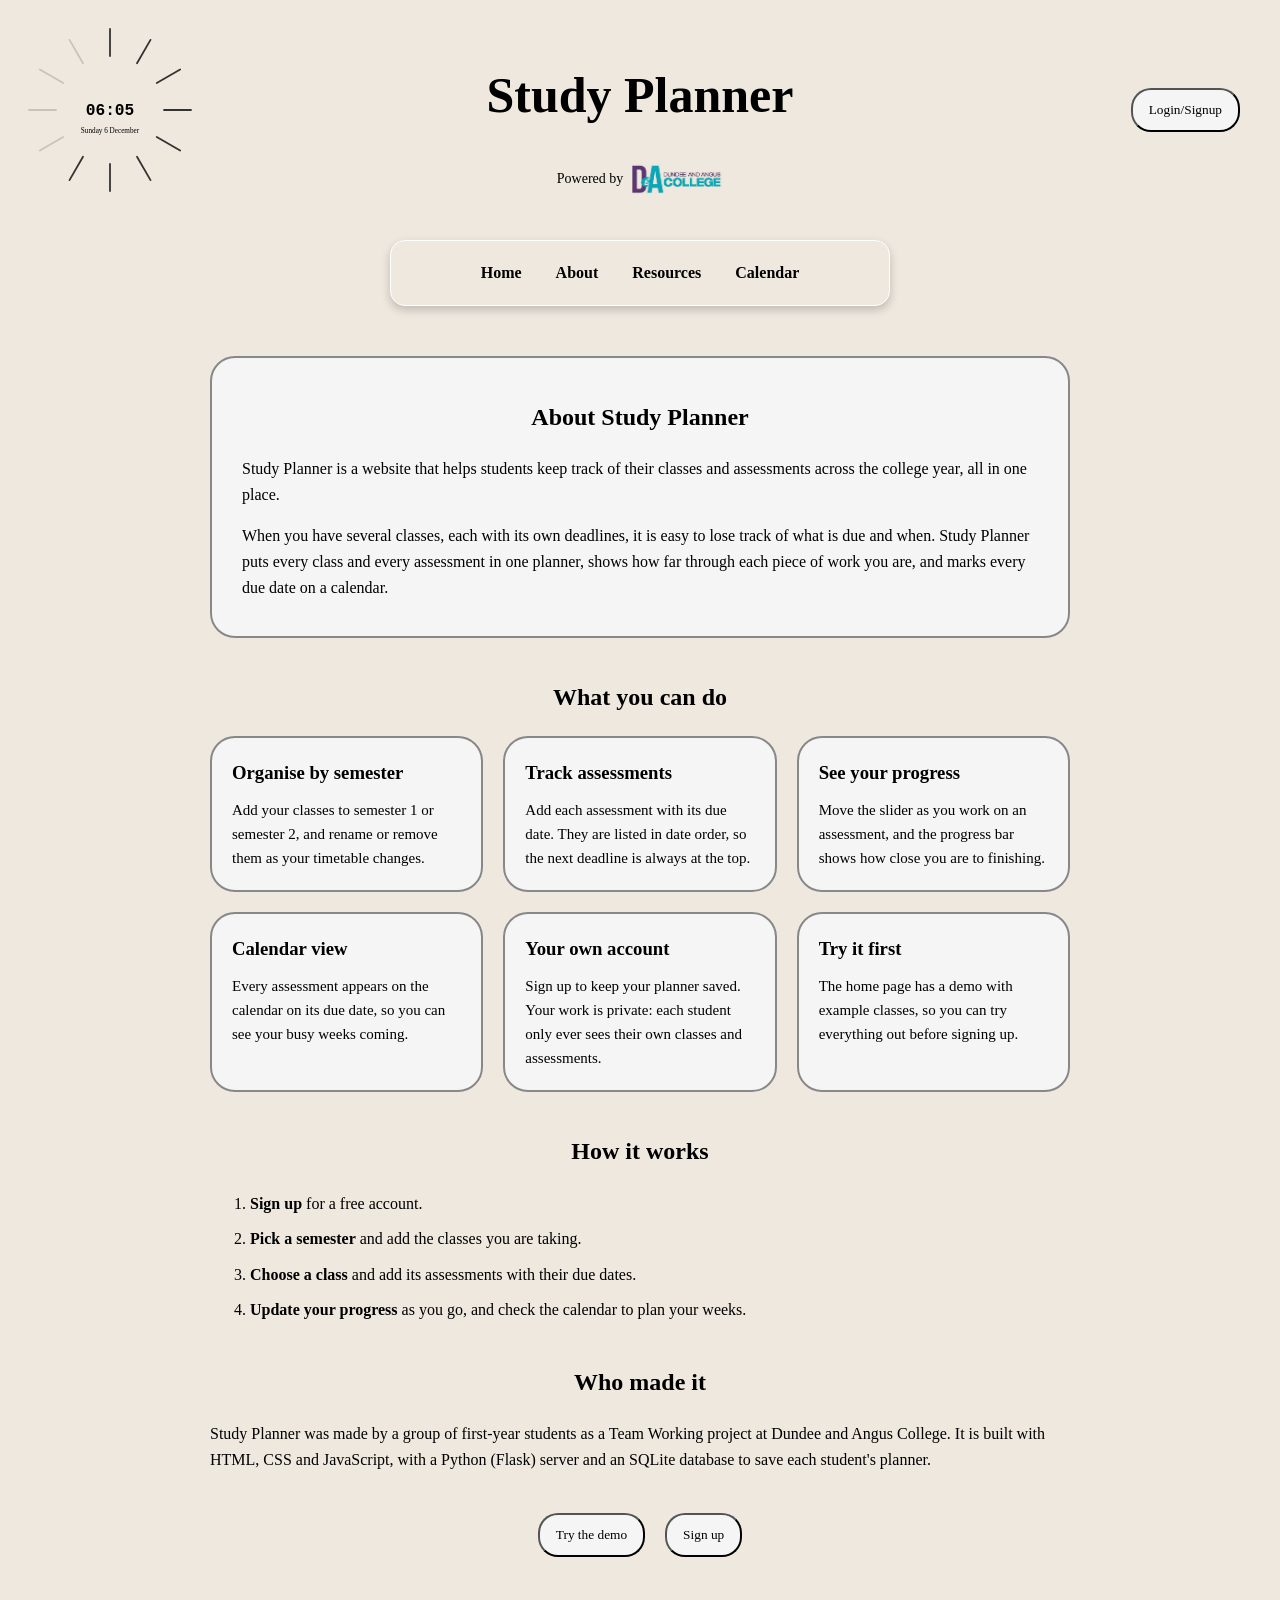
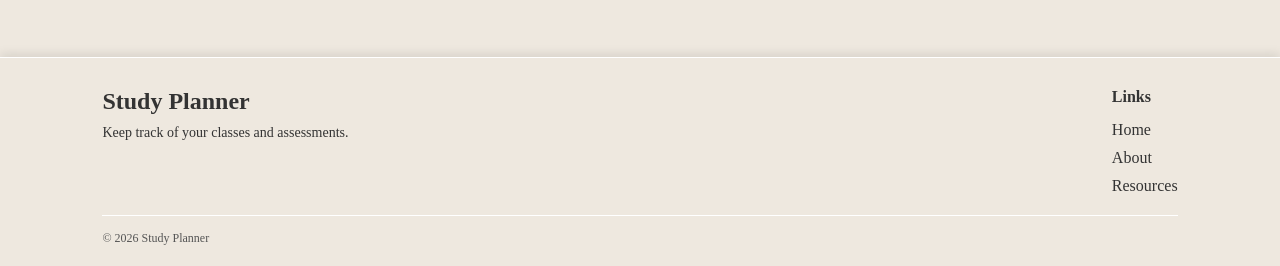
==== frontend/about.html @ c8186363 "updates" ====
<!DOCTYPE html>
<html lang="en">
<head>
    <meta charset="UTF-8">
    <meta name="viewport" content="width=device-width, initial-scale=1.0">
    <link rel="stylesheet" href="css/style.css">
    <title>About - Study Planner</title>
</head>
<body>
    <header>
        <div class="clock">
            <a href="index.html" aria-label="Study Planner home">
                <!-- Logo redrawn as SVG: the time replaces "STUDY", the date replaces "Planner" -->
                <svg class="clock-logo" viewBox="0 0 400 400" role="img">
                    <g class="rays">
                        <line x1="200" y1="20" x2="200" y2="80" transform="rotate(0 200 200)" />
                        <line x1="200" y1="20" x2="200" y2="80" transform="rotate(30 200 200)" />
                        <line x1="200" y1="20" x2="200" y2="80" transform="rotate(60 200 200)" />
                        <line x1="200" y1="20" x2="200" y2="80" transform="rotate(90 200 200)" />
                        <line x1="200" y1="20" x2="200" y2="80" transform="rotate(120 200 200)" />
                        <line x1="200" y1="20" x2="200" y2="80" transform="rotate(150 200 200)" />
                        <line x1="200" y1="20" x2="200" y2="80" transform="rotate(180 200 200)" />
                        <line x1="200" y1="20" x2="200" y2="80" transform="rotate(210 200 200)" />
                        <line x1="200" y1="20" x2="200" y2="80" transform="rotate(240 200 200)" />
                        <line x1="200" y1="20" x2="200" y2="80" transform="rotate(270 200 200)" />
                        <line x1="200" y1="20" x2="200" y2="80" transform="rotate(300 200 200)" />
                        <line x1="200" y1="20" x2="200" y2="80" transform="rotate(330 200 200)" />
                    </g>
                    <text id="time" x="200" y="210" text-anchor="middle">16:48</text>
                    <text id="date" x="200" y="250" text-anchor="middle">Wednesday, 23 September</text>
                </svg>
            </a>
        </div>
        <div class="site-title">
            <h2>Study Planner</h2>
            <p class="made-by">
                Powered by
                <img src="images/DA-logo.png" alt="Dundee and Angus College">
            </p>
        </div>
        <a href="login.html">
            <button>Login/Signup</button>
        </a>
    </header>
    <nav class="main-nav">
        <a href="home.html">Home</a>
        <a href="about.html">About</a>
        <a href="resources.html">Resources</a>
        <a href="calendar.html">Calendar</a>
    </nav>
    <main class="about-page">
        <section class="about-intro">
            <h1>About Study Planner</h1>
            <p>
                Study Planner is a website that helps students keep track of their classes and
                assessments across the college year, all in one place.
            </p>
            <p>
                When you have several classes, each with its own deadlines, it is easy to lose track
                of what is due and when. Study Planner puts every class and every assessment in one
                planner, shows how far through each piece of work you are, and marks every due date
                on a calendar.
            </p>
        </section>

        <section>
            <h2>What you can do</h2>
            <div class="about-grid">
                <div class="about-card">
                    <h3>Organise by semester</h3>
                    <p>Add your classes to semester 1 or semester 2, and rename or remove them as your timetable changes.</p>
                </div>
                <div class="about-card">
                    <h3>Track assessments</h3>
                    <p>Add each assessment with its due date. They are listed in date order, so the next deadline is always at the top.</p>
                </div>
                <div class="about-card">
                    <h3>See your progress</h3>
                    <p>Move the slider as you work on an assessment, and the progress bar shows how close you are to finishing.</p>
                </div>
                <div class="about-card">
                    <h3>Calendar view</h3>
                    <p>Every assessment appears on the calendar on its due date, so you can see your busy weeks coming.</p>
                </div>
                <div class="about-card">
                    <h3>Your own account</h3>
                    <p>Sign up to keep your planner saved. Your work is private: each student only ever sees their own classes and assessments.</p>
                </div>
                <div class="about-card">
                    <h3>Try it first</h3>
                    <p>The home page has a demo with example classes, so you can try everything out before signing up.</p>
                </div>
            </div>
        </section>

        <section>
            <h2>How it works</h2>
            <ol class="about-steps">
                <li><strong>Sign up</strong> for a free account.</li>
                <li><strong>Pick a semester</strong> and add the classes you are taking.</li>
                <li><strong>Choose a class</strong> and add its assessments with their due dates.</li>
                <li><strong>Update your progress</strong> as you go, and check the calendar to plan your weeks.</li>
            </ol>
        </section>

        <section>
            <h2>Who made it</h2>
            <p>
                Study Planner was made by a group of first-year students as a Team Working project
                at Dundee and Angus College. It is built with HTML, CSS and JavaScript, with a Python
                (Flask) server and an SQLite database to save each student's planner.
            </p>
        </section>

        <div class="about-actions">
            <a href="index.html"><button>Try the demo</button></a>
            <a href="signup.html"><button>Sign up</button></a>
        </div>
    </main>
    <footer class="site-footer">
        <div class="footer-content">
            <div class="footer-brand">
                <h3>Study Planner</h3>
                <p>Keep track of your classes and assessments.</p>
            </div>
            <div class="footer-links">
                <h4>Links</h4>
                <a href="index.html">Home</a>
                <a href="about.html">About</a>
                <a href="resources.html">Resources</a>
            </div>
        </div>
        <div class="footer-bottom">
            &copy; 2026 Study Planner
        </div>
    </footer>
    <script src="js/clock.js"></script>
</body>
</html>
---- frontend/css/style.css ----
* {
    box-sizing: border-box;
    font-family: Georgia, serif;
}

body {
    margin: 0;
    background-color: #eee8df;
}

/* =========================
   HEADER
========================= */

header {
    display: grid;
    grid-template-columns: 1fr auto 1fr;
    align-items: center;
    padding: 20px;
    gap: 16px;
}

header h2 {
    padding: 40px;
    grid-column: 2;
    grid-row: 1;
    justify-self: center;
    margin: 0;
    text-align: center;
    font-size: 50px;
}
.site-title {
    grid-column: 2;
    grid-row: 1;
    justify-self: center;
    text-align: center;
}
.made-by {
    display: flex;
    align-items: center;
    justify-content: center;
    gap: 8px;
    margin: 0;
    font-size: 14px;
}
.made-by img {
    height: 30px;
    width: auto;
    mix-blend-mode: multiply;
}
header > a,
header > button,
header > .user-area {
    padding: 20px;
    grid-column: 3;
    grid-row: 1;
    justify-self: end;
}
.user-area {
    display: flex;
    align-items: center;
    gap: 10px;
}

/* =========================
   CLOCK
========================= */

header .clock {
    grid-column: 1;
    grid-row: 1;
    justify-self: start;
}

.clock-logo {
    display: block;
    width: 180px;
    height: 180px;
    overflow: visible;
}

.clock-logo .rays line {
    stroke: #333333;
    stroke-width: 4;
    stroke-linecap: round;
    opacity: 0.2;
    transition: opacity 0.3s;
}

/* clock.js adds "lit" to the rays as the seconds go by */
.clock-logo .rays line.lit {
    opacity: 1;
}

.clock-logo text {
    fill: #000000;
}

#time {
    font-family: monospace;
    font-size: 36px;
    font-weight: bold;
}

/* =========================
   NAV
========================= */

nav {
    display: flex;
    align-items: center;
    justify-content: center;
    gap: 6px;
}

/* the new nav bar: used once a <nav> has class="main-nav" */
.main-nav {
    display: flex;
    justify-content: center;
    gap: 6px;
    flex-wrap: wrap;
    margin: 20px auto 30px;
    padding: 15px;
    background: #eee8df;
    box-shadow: 0 4px 10px rgba(0, 0, 0, 0.2);
    border: 1px solid #fff;
    border-radius: 15px;
    max-width: 500px;
}

.main-nav a {
    color: #000000;
    text-decoration: none;
    font-weight: bold;
    padding: 8px 14px;
    border-radius: 10px;
}

.main-nav a:hover {
    text-decoration: none;
    background-color: rgba(255, 255, 255, 0.2);
    color: rgb(10, 10, 10);
    transform: scale(1.1);
    box-shadow: 0 4px 10px rgba(0, 0, 0, 0.2);
    backdrop-filter: blur(8px);
    -webkit-backdrop-filter: blur(8px);
    border: 1px solid rgba(255, 255, 255, 0.3);
}

/* =========================
   GENERAL BUTTONS
========================= */

button {
    background: #f5f5f5;
    border-radius: 20px;
    padding: 12px 16px;
    cursor: pointer;
    transition: 0.2s;
}

button:hover {
    transform: scale(1.03);
}

/* =========================
   MAIN
========================= */

main {
    max-width: 1200px;
    margin: 0 auto;
    padding: 20px;
}

/* =========================
   STUDY PLANNER
========================= */

.container {
    display: flex;
    gap: 20px;
    width: 100%;
    min-height: 500px;
}

/* shared heading style for the three columns */
.semester h2,
.classes h2,
.assessments h2 {
    text-align: center;
    margin: 10px 0 20px;
    padding: 12px;
}

/* =========================
   SEMESTER
========================= */

.semester {
    flex: 2;
    display: flex;
    flex-direction: column;
    background: #d3d2d2;
    border: 1px solid #ffff;
    border-radius: 10px;
    padding-bottom: 15px;
    box-shadow: 0 5px 15px rgba(0, 0, 0, 0.2);
}

.semester button {
    margin: 5px 10px;
}

.semester button:hover {
    transform: translateX(4px);
}

.semester button.selected {
    transform: translateX(5px);
    font-weight: 600;
    border-width: 2px;
    border-color: #c4bcb0;
}

/* =========================
   CLASSES
========================= */

.classes {
    flex: 3.5;
    display: flex;
    flex-direction: column;
    background: #c4d8e5;
    border: 1px solid #ffff;
    border-radius: 10px;
    padding-bottom: 15px;
    box-shadow: 0 5px 15px rgba(0, 0, 0, 0.2);
}

.class-list {
    display: flex;
    flex-direction: column;
}

/* each class is a row: the class name button, then Rename and Delete */
.class-row {
    display: flex;
    align-items: center;
    gap: 6px;
    margin: 5px 10px;
}

.class-row .class-button {
    flex: 1;
}

.class-row .class-button:hover {
    transform: translateX(4px);
}

.class-row .class-button.selected {
    transform: translateX(5px);
    font-weight: 600;
    border-width: 2px;
    border-color: #c4bcb0;
}

/* the small Rename / Edit / Delete buttons */
.small-button {
    padding: 6px 10px;
    font-size: 0.8rem;
}
/* confirm box */
.confirm-dialog {
    display: flex;
    align-items: center;
}
.confirm-dialog button {
    margin: 5px;
}
.confirm-dialog button:hover {
    transform: translateX(4px);
}
.confirm-dialog button.selected {
    transform: translateX(5px);

}
.confirm-dialog button.selected:hover {
    transform: translateX(5px);
}
.confirm-text {
    display: flex;
    flex-direction: column;
}
.confirm-cancel-button {
    display: flex;
    align-items: center;
}
.confirm-cancel-button:hover {
    transform: translateX(4px);
}
.confirm-ok-button {
    display: flex;
    align-items: center;
    justify-content: center;
}
/* =========================
   ASSESSMENTS
========================= */

.assessment-card {
    flex: 3.5;
    display: flex;
    min-width: 0;
    min-height: 0;
}

.assessments {
    width: 100%;
    height: 100%;
    min-height: 300px;
    display: flex;
    flex-direction: column;
    background: #f6d8d6;
    border: 1px solid #fff;
    border-radius: 10px;
    padding-bottom: 15px;
    box-shadow: 0 5px 15px rgba(0, 0, 0, 0.2);
}

/* individual assessment cards */
.assessment-item {
    border: 2px solid #888;
    border-radius: 25px;
    padding: 8px 12px;
    margin: 5px 10px;
    background: #f5f5f5;
    box-shadow: none;
    appearance: none;
    -webkit-appearance: none;
}

.assessment-item:hover {
    transform: translateX(4px);
}

.assessment-item h3 {
    margin: 0;
    text-align: center;
    font-size: 14px;
    font-weight: normal;
}

.assessment-item p {
    margin: 8px 0;
}

.assessment-actions {
    display: flex;
    gap: 6px;
    margin-top: 10px;
}

.empty-message {
    margin: 0 10px 15px;
    font-style: italic;
}

/* =========================
   PROGRESS BAR
========================= */

.progress-bar {
    width: 100%;
    height: 12px;
    background-color: lightgray;
    border-radius: 20px;
    overflow: hidden;
}

.progress {
    height: 100%;
    background-color: rgba(150, 250, 2, 0.9);
    border-radius: 20px;
}

/* the slider under the bar */
.progress-control {
    display: flex;
    align-items: center;
    gap: 8px;
    margin-top: 8px;
    font-size: 0.9rem;
}

.progress-control input[type="range"] {
    flex: 1;
}

/* =========================
   FORMS
========================= */

form {
    max-width: 700px;
    margin: 0 auto;
    background: linear-gradient(to bottom, #ffffff, #e8ecef);
    padding: 40px;
    border: 1px solid #ccc;
    border-radius: 20px;
    box-shadow: 0 5px 15px rgba(0, 0, 0, 0.2);
}

form label {
    display: block;
    margin-top: 15px;
    margin-bottom: 5px;
    font-weight: bold;
}

form input[type="text"],
form input[type="email"],
form input[type="number"],
form input[type="tel"],
form input[type="password"],
form select {
    width: 100%;
    padding: 12px;
    border: 1px solid #999;
    border-radius: 20px;
    font-size: 1rem;
    background: linear-gradient(to bottom, #ffffff, #e8ecef);
}

/* dropdowns get their own background; everything else comes from the rule above */
form select {
    background: linear-gradient(to right, white, #597faa50);
}

form button {
    width: 100%;
    margin-top: 25px;
    color: white;
    border: none;
    background: #8db4d6;
}

form button:hover {
    transform: scale(1.03);
}

/* the smaller "Add class" / "Add assessment" forms inside the planner.
   These come after the login form rules above, so they win where they differ. */
.add-form {
    max-width: none;
    margin: 10px;
    padding: 15px 20px;
    border-radius: 15px;
    box-shadow: none;
}

.add-form h3 {
    margin: 0 0 5px;
}

.add-form label {
    margin-top: 10px;
}

.add-form input[type="text"],
.add-form input[type="date"] {
    width: 100%;
    padding: 8px 12px;
    border: 1px solid #999;
    border-radius: 20px;
    font-size: 1rem;
}

.add-form button {
    margin-top: 15px;
    padding: 10px 16px;
}

/* error messages under a form, such as "Pick a semester first" */
.form-message {
    margin: 8px 0 0;
    color: #a12622;
}

.form-message:empty {
    display: none;
}

/* the banner on the public demo page */
.demo-notice {
    margin: 0 0 20px;
    padding: 12px 16px;
    text-align: center;
    background: #ffffff;
    border-radius: 15px;
}

/* =========================
   FOCUS
========================= */

input:focus,
select:focus,
button:focus {
    outline: 3px solid #ffff;
    outline-offset: 2px;
}
/* =========================
   RESOURCES
========================= */

.resources-title {
    text-align: center;
    margin: 10px 0 20px;
}

.resource-grid {
    display: grid;
    grid-template-columns: repeat(auto-fill, minmax(250px, 1fr));
    gap: 20px;
}

.resource-card {
    flex-direction: column;
    justify-content: flex-start;
    display: flex;
    align-items: center;
    min-height: 100px;
    padding: 20px;
    border: 2px solid #888;
    border-radius: 25px;
    background: #f5f5f5;
    color: #000000;
    font-weight: bold;
    text-align: center;
    text-decoration: none;
    transition: 0.2s;
}

.resource-card:hover {
    transform: scale(1.03);
    box-shadow: 0 4px 10px rgba(0, 0, 0, 0.2);
}
.resource-card h3 {
    margin: 0 0 10px;
}

.resource-card p {
    margin: 0;
    font-weight: normal;
    font-size: 15px;
    line-height: 1.4;
}

/* =========================
   ABOUT
========================= */

.about-page {
    max-width: 900px;
    line-height: 1.6;
}

.about-page section {
    margin-bottom: 40px;
}

.about-page h1,
.about-page h2 {
    text-align: center;
}

.about-intro {
    padding: 20px 30px;
    background: #f5f5f5;
    border: 2px solid #888;
    border-radius: 25px;
}

.about-grid {
    display: grid;
    grid-template-columns: repeat(auto-fill, minmax(250px, 1fr));
    gap: 20px;
}

.about-card {
    padding: 20px;
    border: 2px solid #888;
    border-radius: 25px;
    background: #f5f5f5;
}

.about-card h3 {
    margin: 0 0 10px;
}

.about-card p {
    margin: 0;
    font-size: 15px;
}

.about-steps li {
    margin-bottom: 10px;
}

.about-actions {
    display: flex;
    justify-content: center;
    gap: 20px;
    margin-bottom: 40px;
}

/* =========================
   FOOTER
   (used once the <footer> has class="site-footer")
========================= */

.site-footer {
    margin-top: 40px;
    padding: 30px 8% 20px;
    background: #eee8df;
    color: #333;
    border-top: 1px solid #fff;
    box-shadow: 0 -3px 10px rgba(0, 0, 0, 0.1);
}

.footer-content {
    display: flex;
    justify-content: space-between;
    gap: 30px;
    padding-bottom: 20px;
}

.footer-brand h3 {
    margin: 0 0 10px;
    font-size: 24px;
}

.footer-brand p {
    margin: 0;
    font-size: 14px;
}

.footer-links {
    display: flex;
    flex-direction: column;
    gap: 10px;
}

.footer-links h4 {
    margin: 0 0 5px;
}

.footer-links a {
    color: #333;
    text-decoration: none;
}

.footer-links a:hover {
    color: #597faa;
    text-decoration: underline;
}

.footer-bottom {
    border-top: 1px solid #fff;
    padding-top: 15px;
    font-size: 12px;
    color: #555;
}

@media (max-width: 600px) {
    .footer-content {
        flex-direction: column;
    }
}

/* =========================
   MOBILE
========================= */

@media (max-width: 700px) {
    header {
        padding: 10px;
    }

    .container {
        flex-direction: column;
    }

    .semester,
    .classes,
    .assessment-card {
        width: 100%;
    }

    form {
        padding: 25px 15px;
    }
}
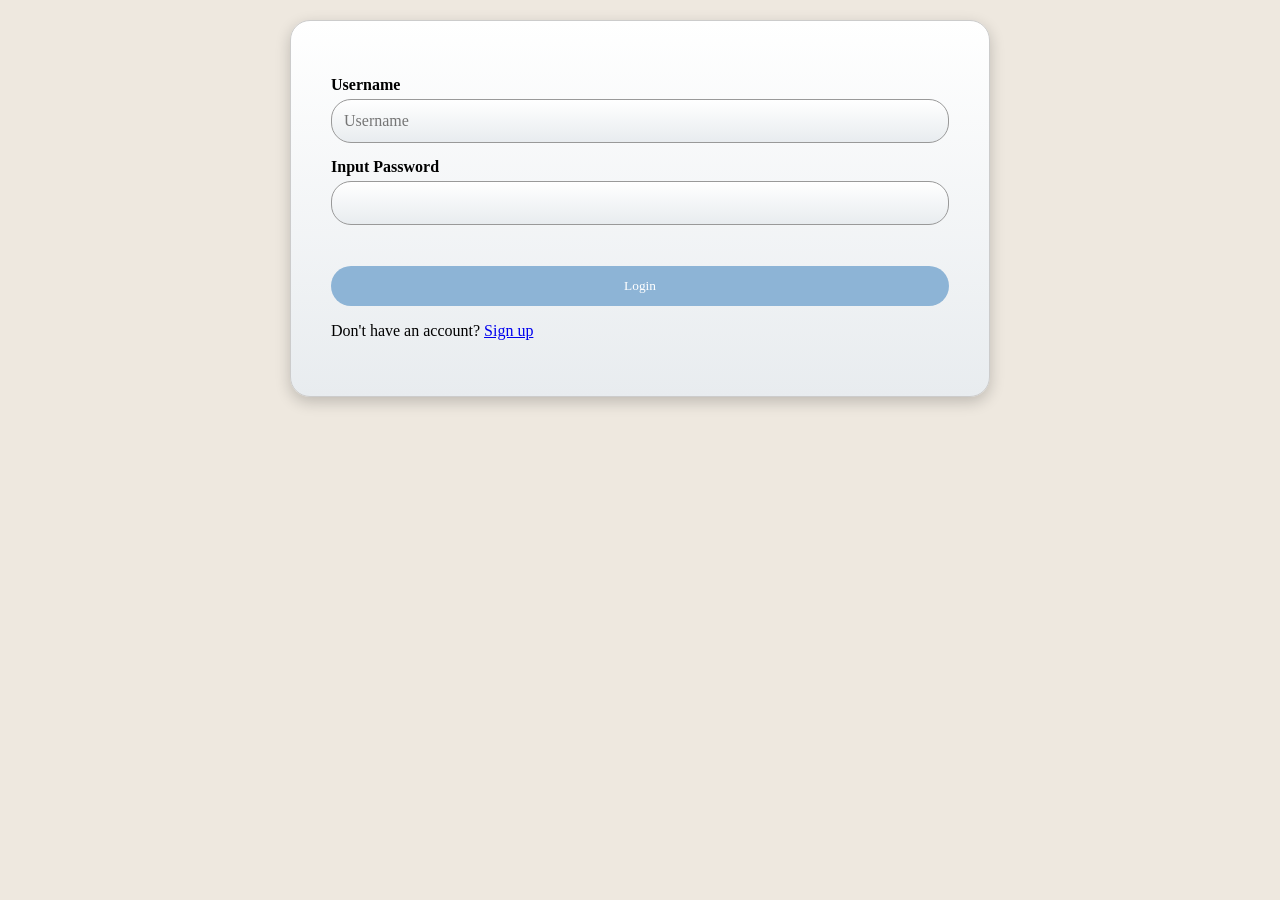
==== commit 713d7857: "updates" ====
--- a/frontend/about.html
+++ b/frontend/about.html
@@ -38,9 +38,10 @@
                 <img src="images/DA-logo.png" alt="Dundee and Angus College">
             </p>
         </div>
-        <a href="login.html">
-            <button>Login/Signup</button>
-        </a>
+        <div class="user-area">
+            <span id="username-display"></span>
+            <button id="logout-button">Log out</button>
+        </div>
     </header>
     <nav class="main-nav">
         <a href="home.html">Home</a>
@@ -135,5 +136,6 @@
         </div>
     </footer>
     <script src="js/clock.js"></script>
+    <script src="js/auth.js"></script>
 </body>
 </html>
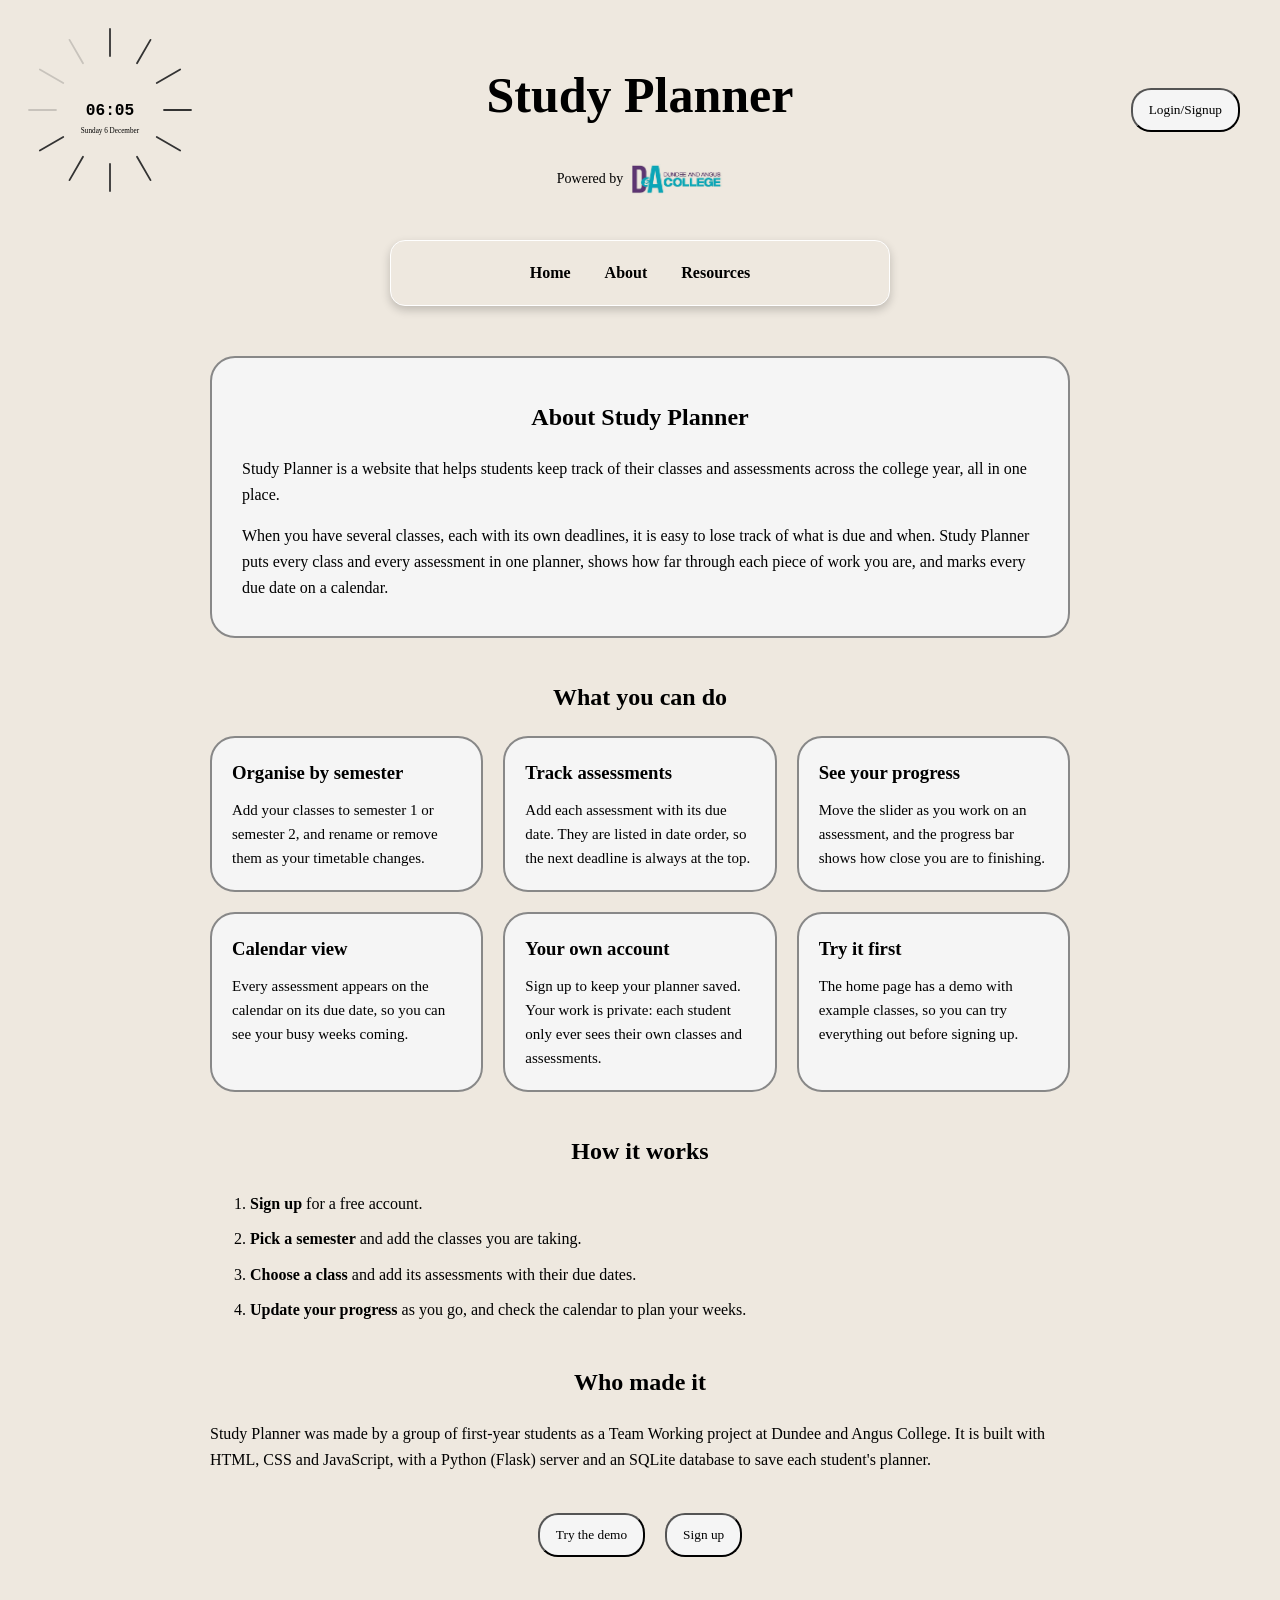
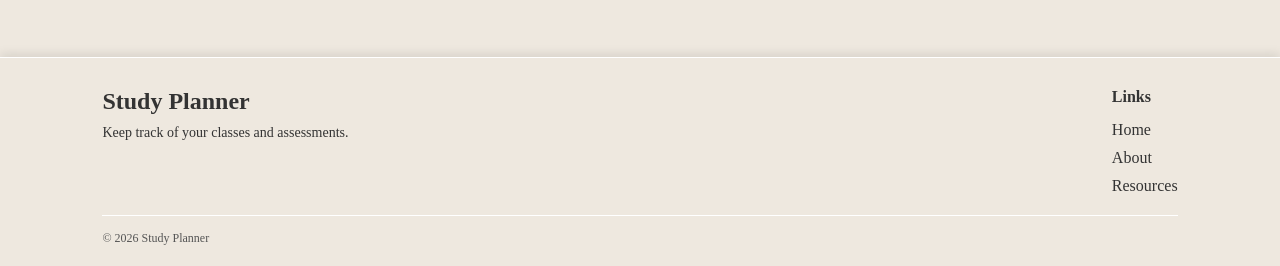
==== commit 44b25944: "Open About and Resources to everyone, Home link goes to planner when signed in" ====
--- a/frontend/about.html
+++ b/frontend/about.html
@@ -44,10 +44,9 @@
         </div>
     </header>
     <nav class="main-nav">
-        <a href="home.html">Home</a>
+        <a href="index.html">Home</a>
         <a href="about.html">About</a>
         <a href="resources.html">Resources</a>
-        <a href="calendar.html">Calendar</a>
     </nav>
     <main class="about-page">
         <section class="about-intro">
--- a/frontend/css/style.css
+++ b/frontend/css/style.css
@@ -557,6 +557,19 @@
     font-size: 15px;
     line-height: 1.4;
 }
+.study-tips {
+    max-width: 900px;
+    margin: 0 auto 40px;
+    padding: 20px 30px;
+    background: #f5f5f5;
+    border: 2px solid #888;
+    border-radius: 25px;
+    line-height: 1.6;
+}
+
+.study-tips li {
+    margin-bottom: 10px;
+}
 
 /* =========================
    ABOUT
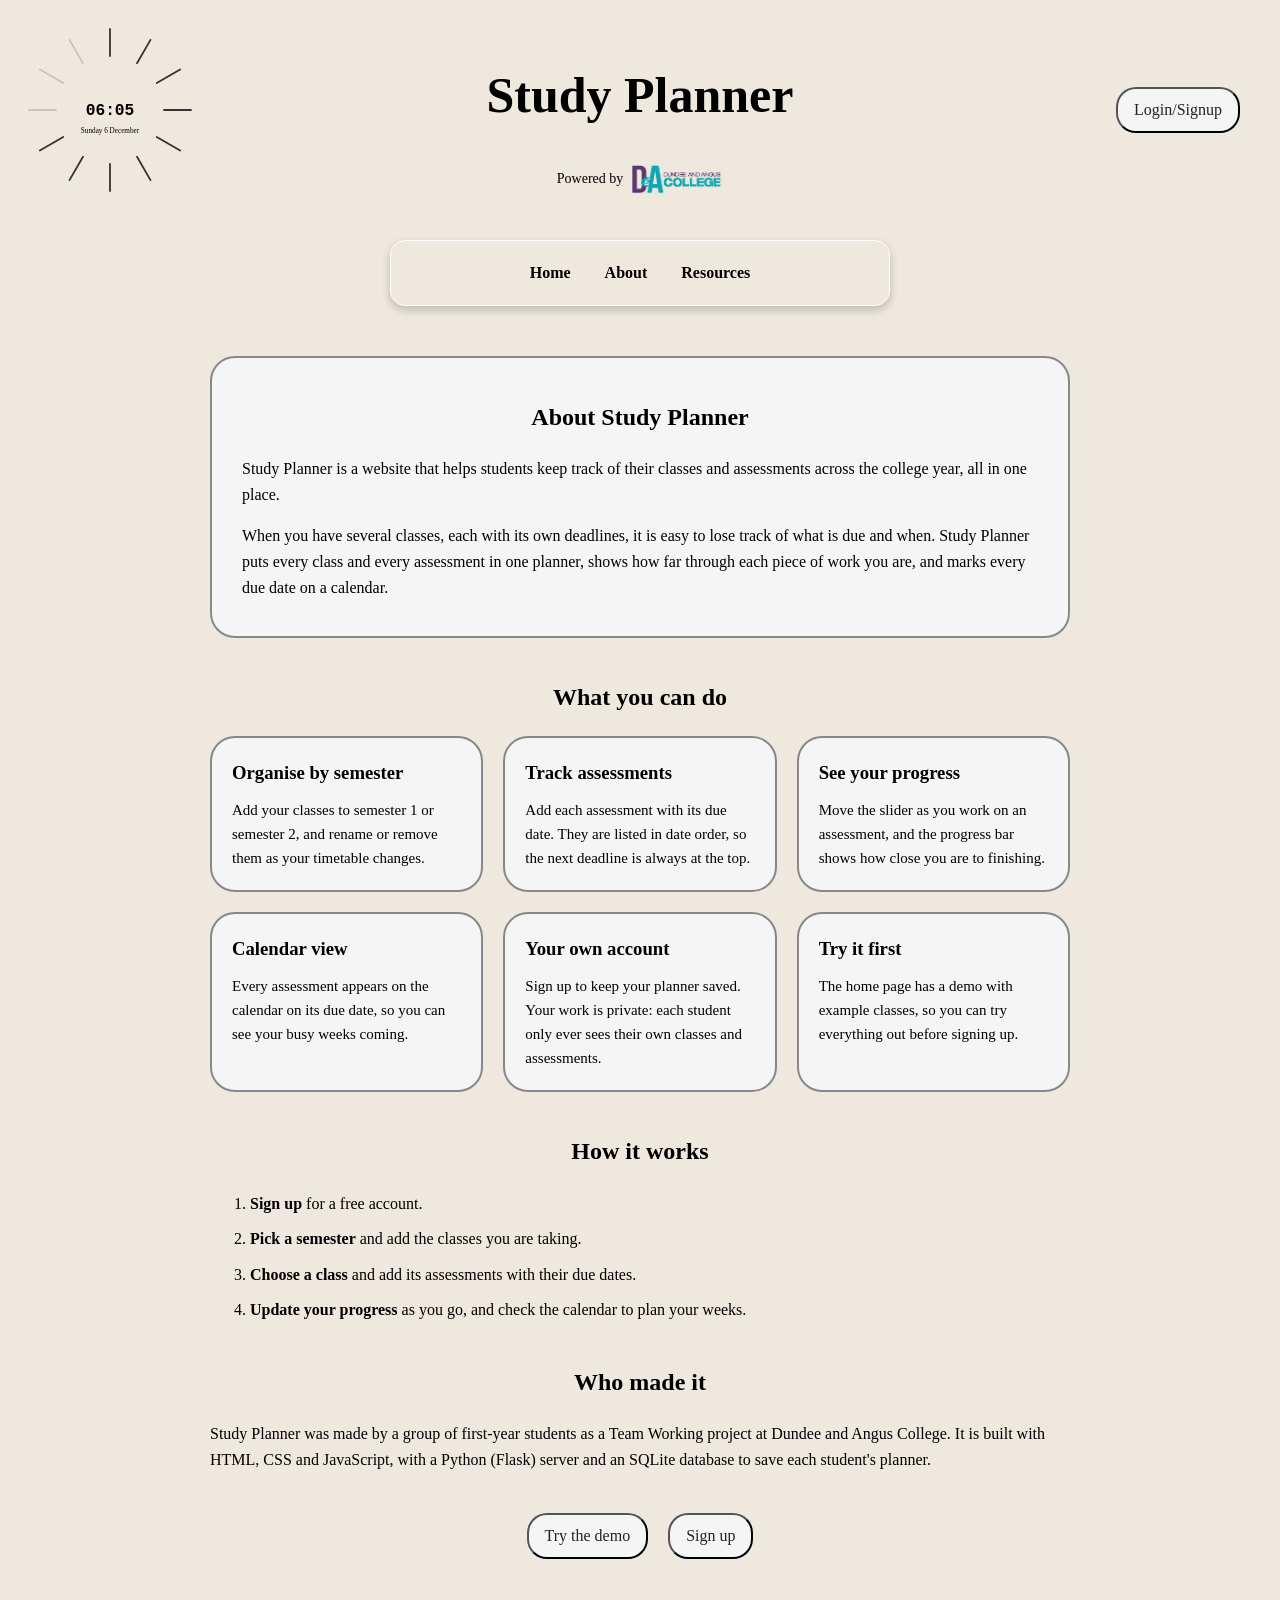
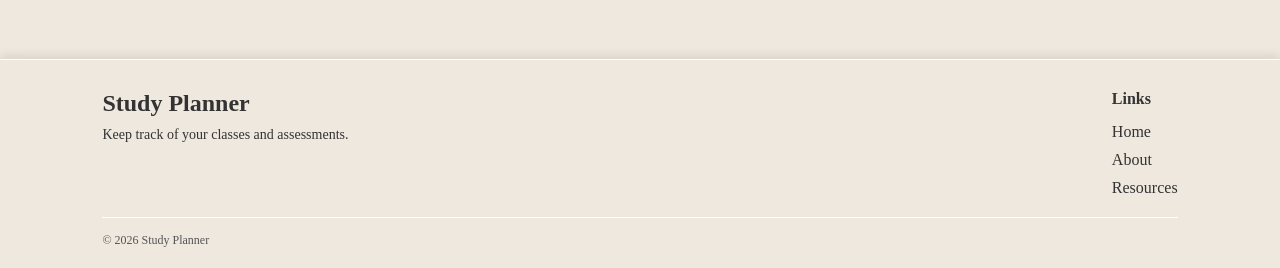
==== commit a2554975: "favicon logo design" ====
--- a/frontend/about.html
+++ b/frontend/about.html
@@ -3,6 +3,7 @@
 <head>
     <meta charset="UTF-8">
     <meta name="viewport" content="width=device-width, initial-scale=1.0">
+    <link rel="icon" type="image/png" href="images/favicon.svg">
     <link rel="stylesheet" href="css/style.css">
     <title>About - Study Planner</title>
 </head>
--- a/frontend/css/style.css
+++ b/frontend/css/style.css
@@ -6,6 +6,8 @@
 body {
     margin: 0;
     background-color: #eee8df;
+    -webkit-text-size-adjust: 100%;
+    text-size-adjust: 100%;
 }
 
 /* =========================
@@ -157,6 +159,8 @@
     padding: 12px 16px;
     cursor: pointer;
     transition: 0.2s;
+    color: #222;
+    font-size: 1rem;
 }
 
 button:hover {
@@ -476,7 +480,16 @@
     border-radius: 20px;
     font-size: 1rem;
 }
-
+.add-form input[type="date"] {
+    -webkit-appearance: none;
+    appearance: none;
+    display: block;
+    min-width: 0;
+    min-height: 40px;
+    background: linear-gradient(to bottom, #ffffff, #e8ecef);
+    color: #222;
+    text-align: left;
+}
 .add-form button {
     margin-top: 15px;
     padding: 10px 16px;
@@ -698,8 +711,50 @@
 ========================= */
 
 @media (max-width: 700px) {
+    .main-nav {
+        max-width: none;
+        margin: 10px 20px 30px;
+        justify-content: space-between;
+    }
     header {
         padding: 10px;
+        grid-template-columns: 1fr 1fr;
+        row-gap: 0;
+    }
+
+    /* row 1, left: the clock */
+    header .clock {
+        grid-column: 1;
+        grid-row: 1;
+        justify-self: start;
+    }
+
+    /* row 1, right: Login/Signup or Log out */
+    header > a,
+    header > button,
+    header > .user-area {
+        grid-column: 2;
+        grid-row: 1;
+        justify-self: end;
+        align-self: start;
+        padding: 0;
+    }
+
+    /* row 2: the title, across both columns */
+    .site-title {
+        grid-column: 1 / -1;
+        grid-row: 2;
+        justify-self: center;
+    }
+
+    .clock-logo {
+        width: 100px;
+        height: 100px;
+    }
+
+    header h2 {
+        font-size: 32px;
+        padding: 5px;
     }
 
     .container {
@@ -716,3 +771,94 @@
         padding: 25px 15px;
     }
 }
+
+/* =========================
+   ASSESSMENT STATES
+========================= */
+
+/* fades finished assessment cards */
+.assessment-item.done {
+    opacity: 0.6;
+}
+
+/* flashes when you jump to an assessment from the calendar */
+.assessment-item.highlight {
+    outline: 3px solid #8db4d6;
+}
+/* =========================
+   EDIT POP-UP
+========================= */
+
+#edit-dialog {
+    border: none;
+    border-radius: 15px;
+    padding: 0;
+    width: min(90vw, 400px);
+    box-shadow: 0 5px 15px rgba(0, 0, 0, 0.3);
+}
+
+/* darkens the page behind the pop-up */
+#edit-dialog::backdrop {
+    background: rgba(0, 0, 0, 0.3);
+}
+
+.dialog-buttons {
+    display: flex;
+    gap: 10px;
+}
+
+/* your form buttons have white text, so give Cancel a dark one */
+#edit-cancel {
+    background: #f5f5f5;
+    color: #222;
+}
+/* =========================
+   CHECKLIST
+========================= */
+
+.progress-text {
+    margin: 4px 0 0;
+    text-align: right;
+    font-size: 0.9rem;
+}
+
+.checklist {
+    list-style: none;
+    margin: 10px 0;
+    padding: 0;
+}
+
+.checklist li {
+    display: flex;
+    align-items: center;
+    justify-content: space-between;
+    gap: 8px;
+    padding: 4px 0;
+}
+
+.checklist label {
+    cursor: pointer;
+}
+
+/* the small "Add a step" form: undo the big login-form card look */
+.add-step-form {
+    display: flex;
+    gap: 6px;
+    max-width: none;
+    margin: 0;
+    padding: 0;
+    background: none;
+    border: none;
+    box-shadow: none;
+}
+
+.add-step-form input[type="text"] {
+    flex: 1;
+    padding: 6px 12px;
+}
+
+.add-step-form button {
+    width: auto;
+    margin-top: 0;
+    padding: 6px 12px;
+}
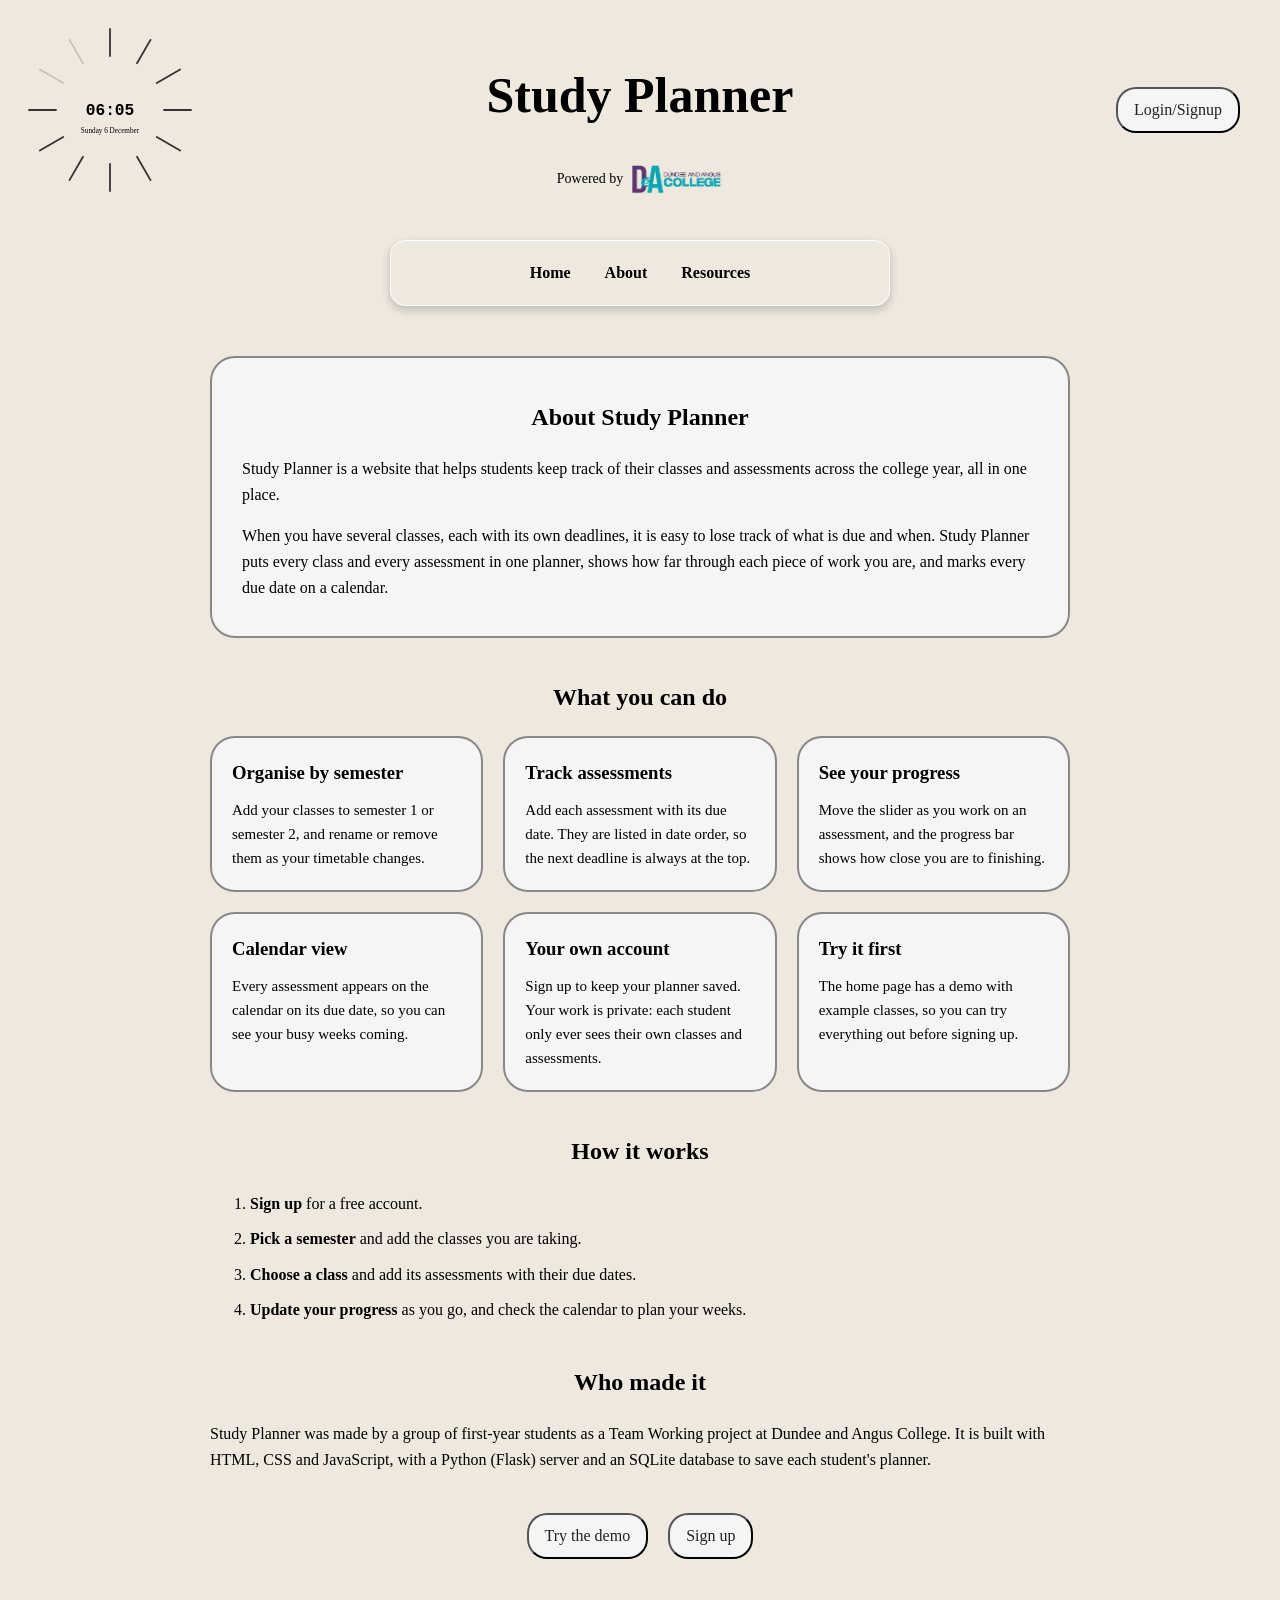
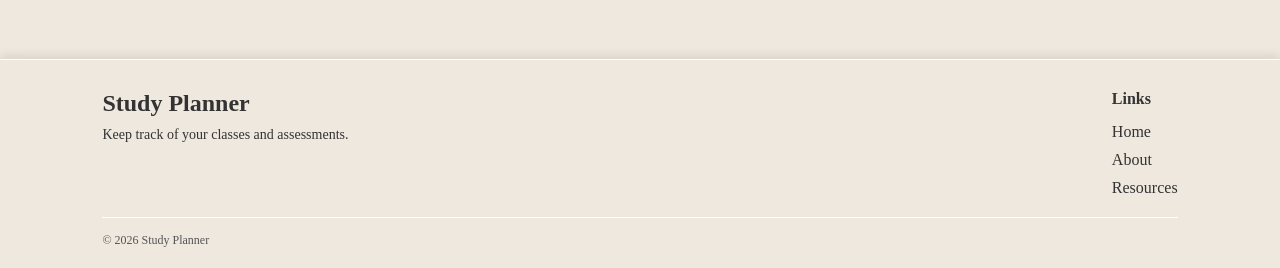
==== commit 3f9c8691: "favicon logo design" ====
--- a/frontend/about.html
+++ b/frontend/about.html
@@ -3,7 +3,7 @@
 <head>
     <meta charset="UTF-8">
     <meta name="viewport" content="width=device-width, initial-scale=1.0">
-    <link rel="icon" type="image/png" href="images/favicon.svg">
+    <link rel="icon" type="image/svg+xml" href="images/favicon.svg">
     <link rel="stylesheet" href="css/style.css">
     <title>About - Study Planner</title>
 </head>
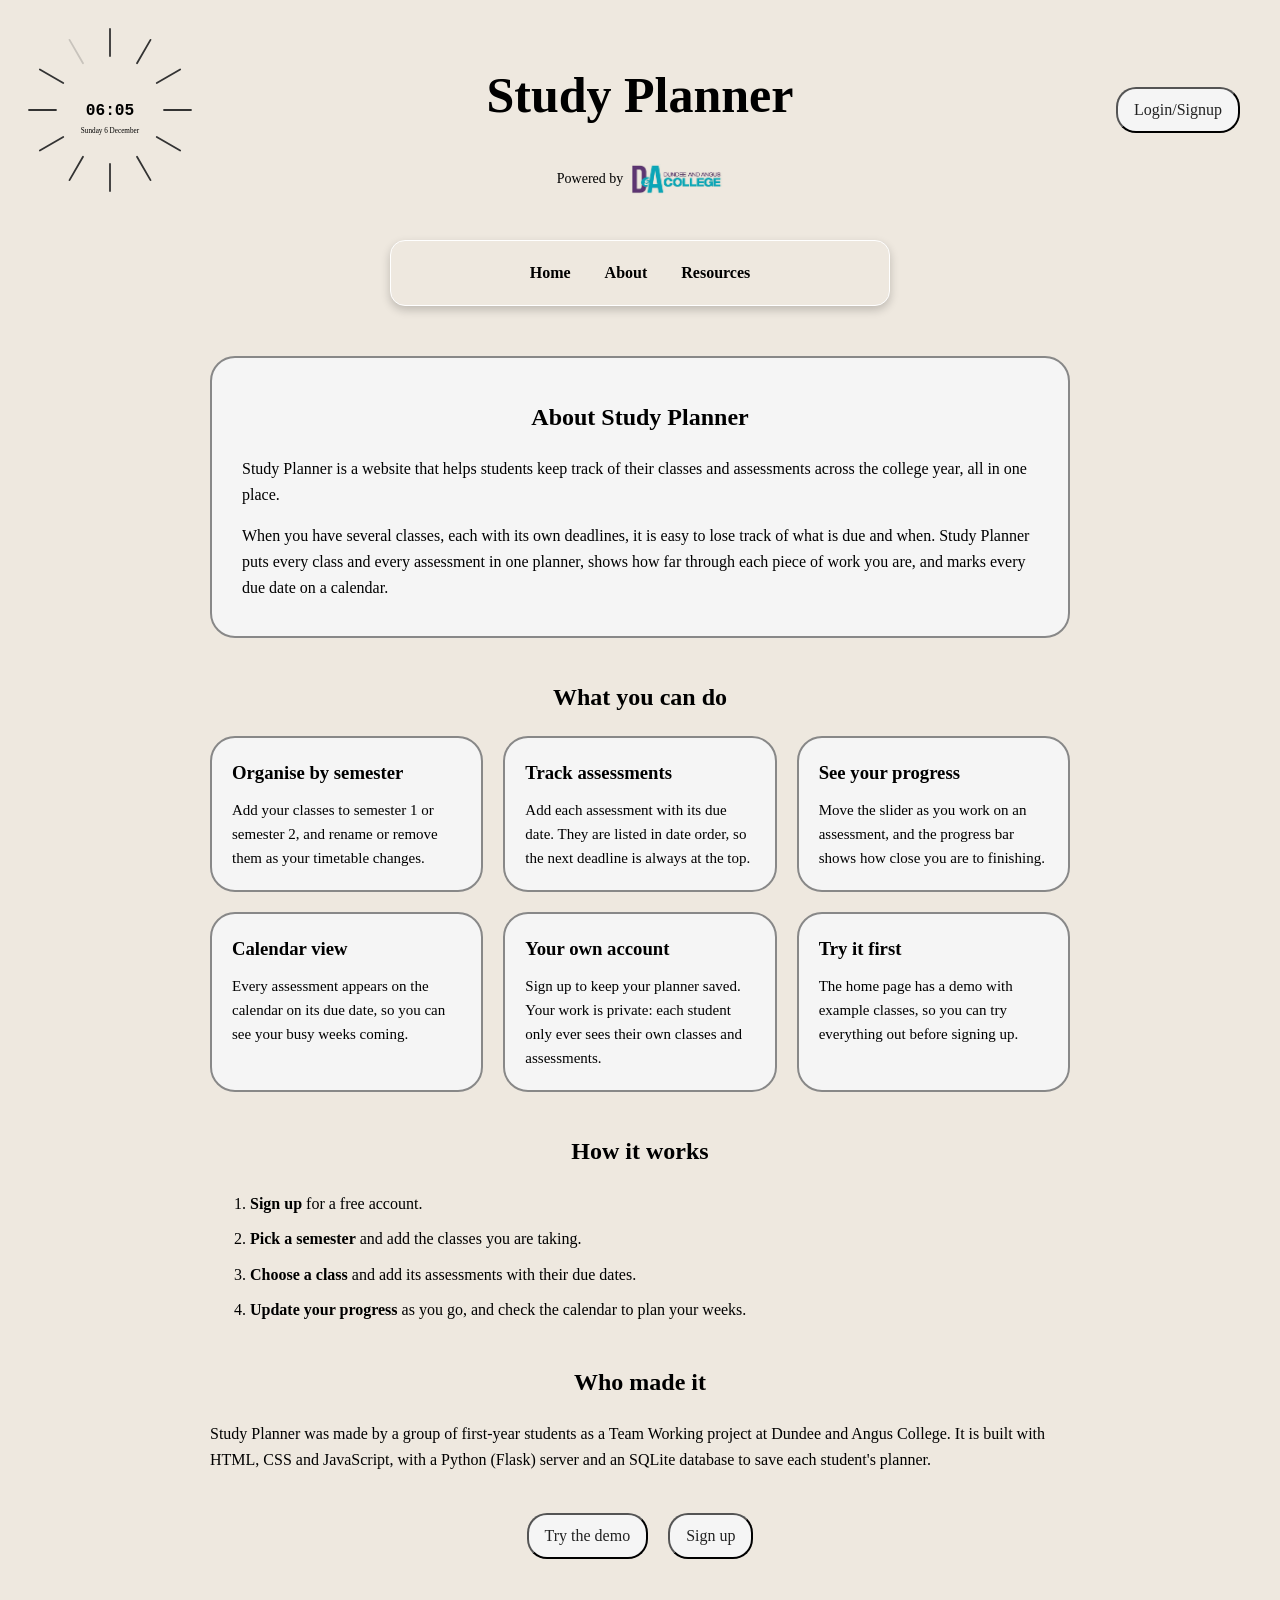
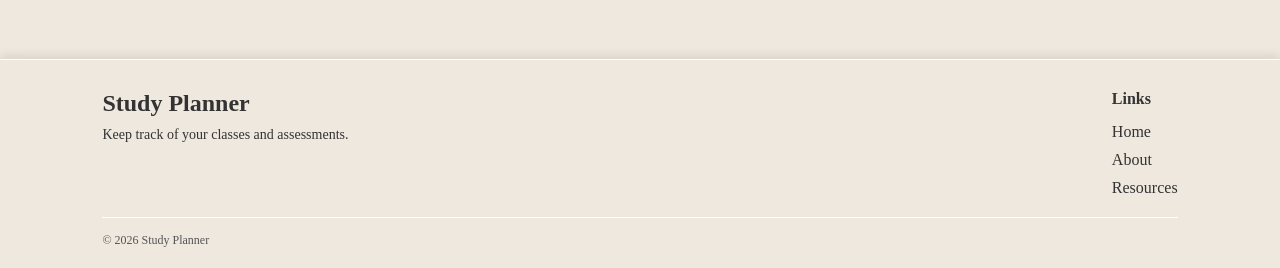
==== commit 5720a662: "Add PNG tab icon for Safari" ====
--- a/frontend/about.html
+++ b/frontend/about.html
@@ -4,6 +4,8 @@
     <meta charset="UTF-8">
     <meta name="viewport" content="width=device-width, initial-scale=1.0">
     <link rel="icon" type="image/svg+xml" href="images/favicon.svg">
+    <link rel="icon" type="image/png" sizes="180x180" href="images/favicon.png">
+    <link rel="apple-touch-icon" href="images/favicon.png">
     <link rel="stylesheet" href="css/style.css">
     <title>About - Study Planner</title>
 </head>
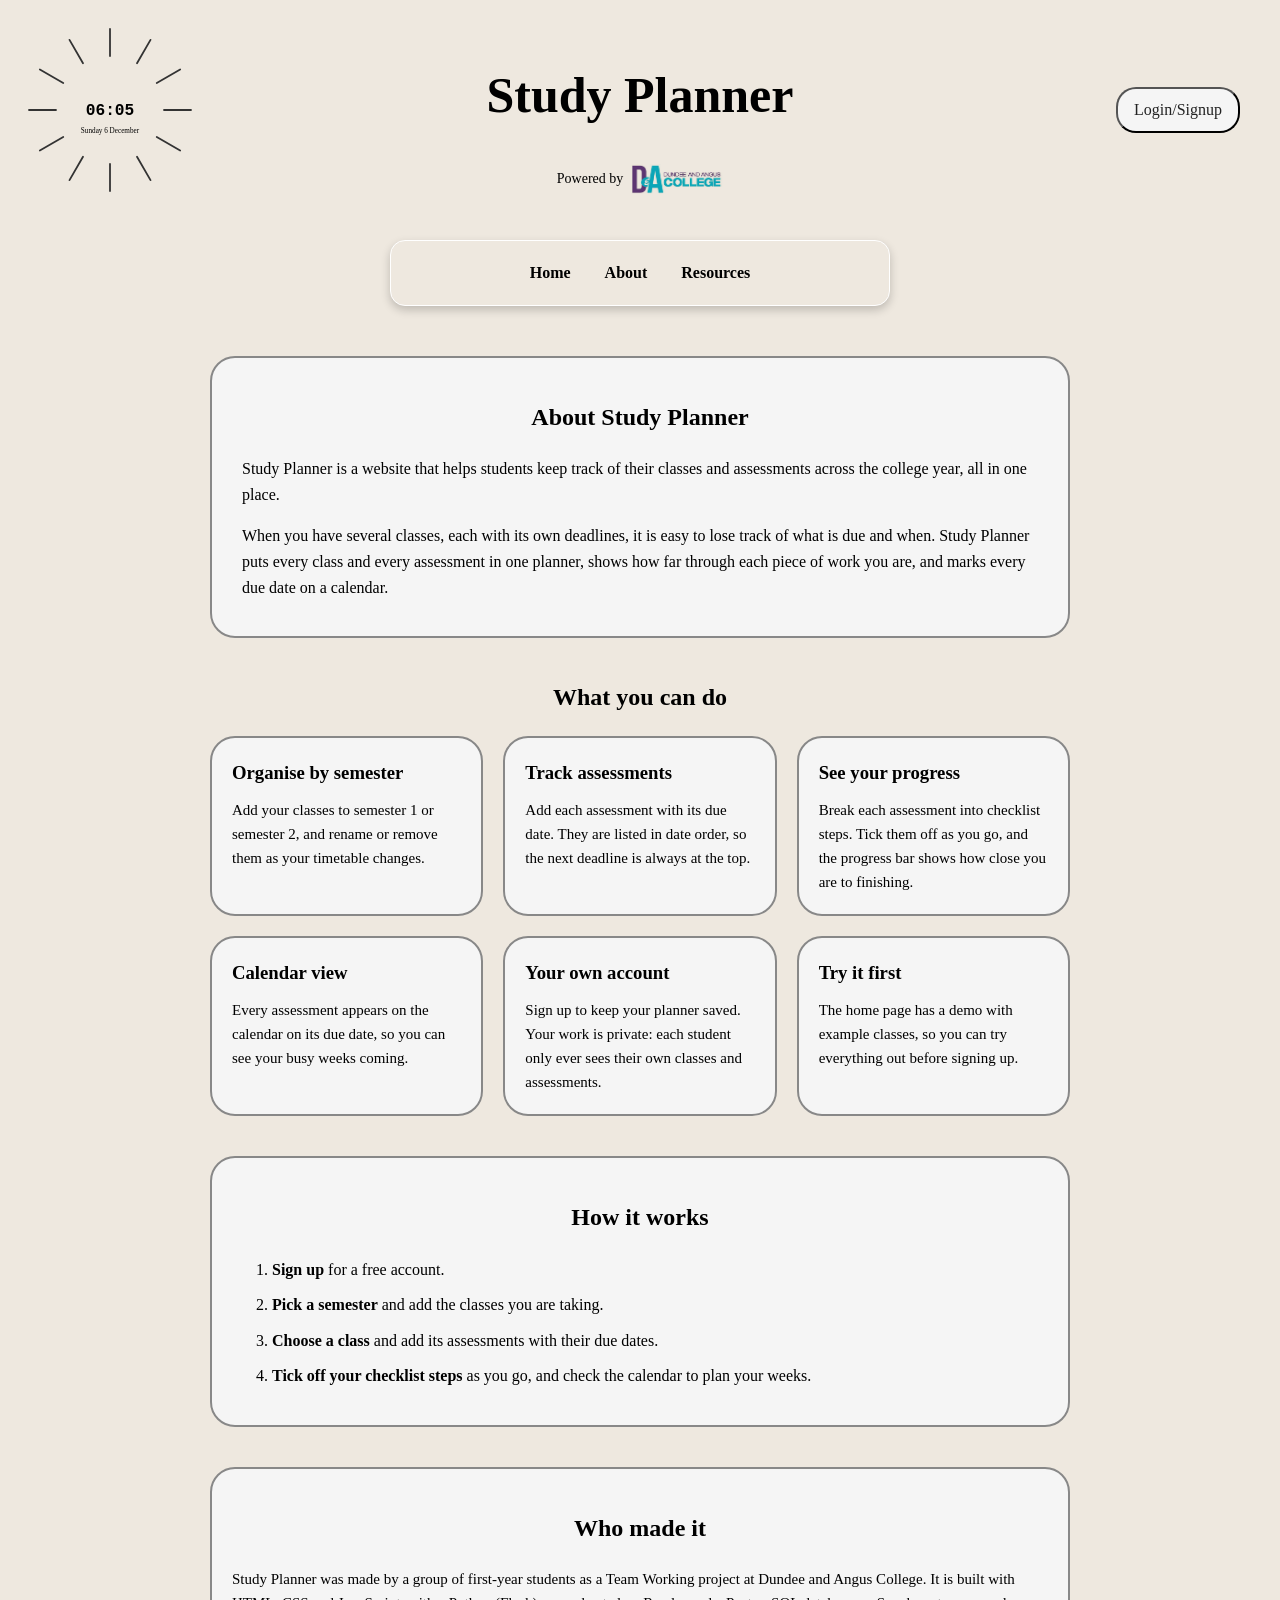
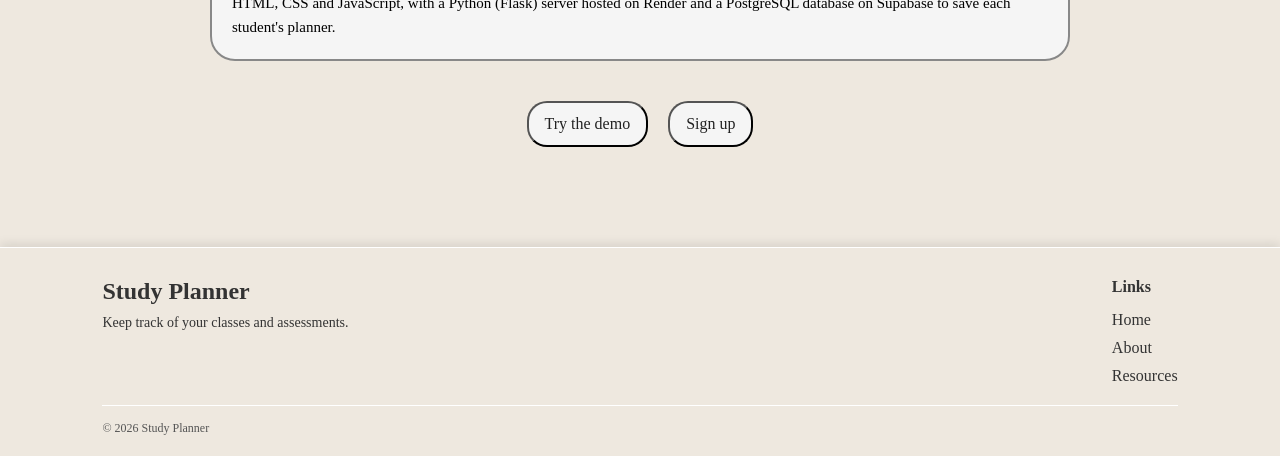
==== commit 86ddbf73: "Put About sections in boxes, update text, make planner columns sticky" ====
--- a/frontend/about.html
+++ b/frontend/about.html
@@ -79,7 +79,7 @@
                 </div>
                 <div class="about-card">
                     <h3>See your progress</h3>
-                    <p>Move the slider as you work on an assessment, and the progress bar shows how close you are to finishing.</p>
+                    <p>Break each assessment into checklist steps. Tick them off as you go, and the progress bar shows how close you are to finishing.</p>
                 </div>
                 <div class="about-card">
                     <h3>Calendar view</h3>
@@ -97,24 +97,28 @@
         </section>
 
         <section>
-            <h2>How it works</h2>
-            <ol class="about-steps">
-                <li><strong>Sign up</strong> for a free account.</li>
-                <li><strong>Pick a semester</strong> and add the classes you are taking.</li>
-                <li><strong>Choose a class</strong> and add its assessments with their due dates.</li>
-                <li><strong>Update your progress</strong> as you go, and check the calendar to plan your weeks.</li>
-            </ol>
+            <div class="about-card">
+                <h2>How it works</h2>
+                <ol class="about-steps">
+                    <li><strong>Sign up</strong> for a free account.</li>
+                    <li><strong>Pick a semester</strong> and add the classes you are taking.</li>
+                    <li><strong>Choose a class</strong> and add its assessments with their due dates.</li>
+                    <li><strong>Tick off your checklist steps</strong> as you go, and check the calendar to plan your weeks.</li>
+                </ol>
+            </div>
         </section>
 
         <section>
-            <h2>Who made it</h2>
-            <p>
-                Study Planner was made by a group of first-year students as a Team Working project
-                at Dundee and Angus College. It is built with HTML, CSS and JavaScript, with a Python
-                (Flask) server and an SQLite database to save each student's planner.
-            </p>
+            <div class="about-card">
+                <h2>Who made it</h2>
+                <p>
+                    Study Planner was made by a group of first-year students as a Team Working project
+                    at Dundee and Angus College. It is built with HTML, CSS and JavaScript, with a Python
+                    (Flask) server hosted on Render and a PostgreSQL database on Supabase to save each
+                    student's planner.
+                </p>
+            </div>
         </section>
-
         <div class="about-actions">
             <a href="index.html"><button>Try the demo</button></a>
             <a href="signup.html"><button>Sign up</button></a>
--- a/frontend/css/style.css
+++ b/frontend/css/style.css
@@ -210,6 +210,9 @@
     border-radius: 10px;
     padding-bottom: 15px;
     box-shadow: 0 5px 15px rgba(0, 0, 0, 0.2);
+    align-self: flex-start;
+    position: sticky;
+    top: 20px;
 }
 
 .semester button {
@@ -240,6 +243,9 @@
     border-radius: 10px;
     padding-bottom: 15px;
     box-shadow: 0 5px 15px rgba(0, 0, 0, 0.2);
+    align-self: flex-start;
+    position: sticky;
+    top: 20px;
 }
 
 .class-list {
@@ -765,6 +771,7 @@
     .classes,
     .assessment-card {
         width: 100%;
+        position: static;
     }
 
     form {
